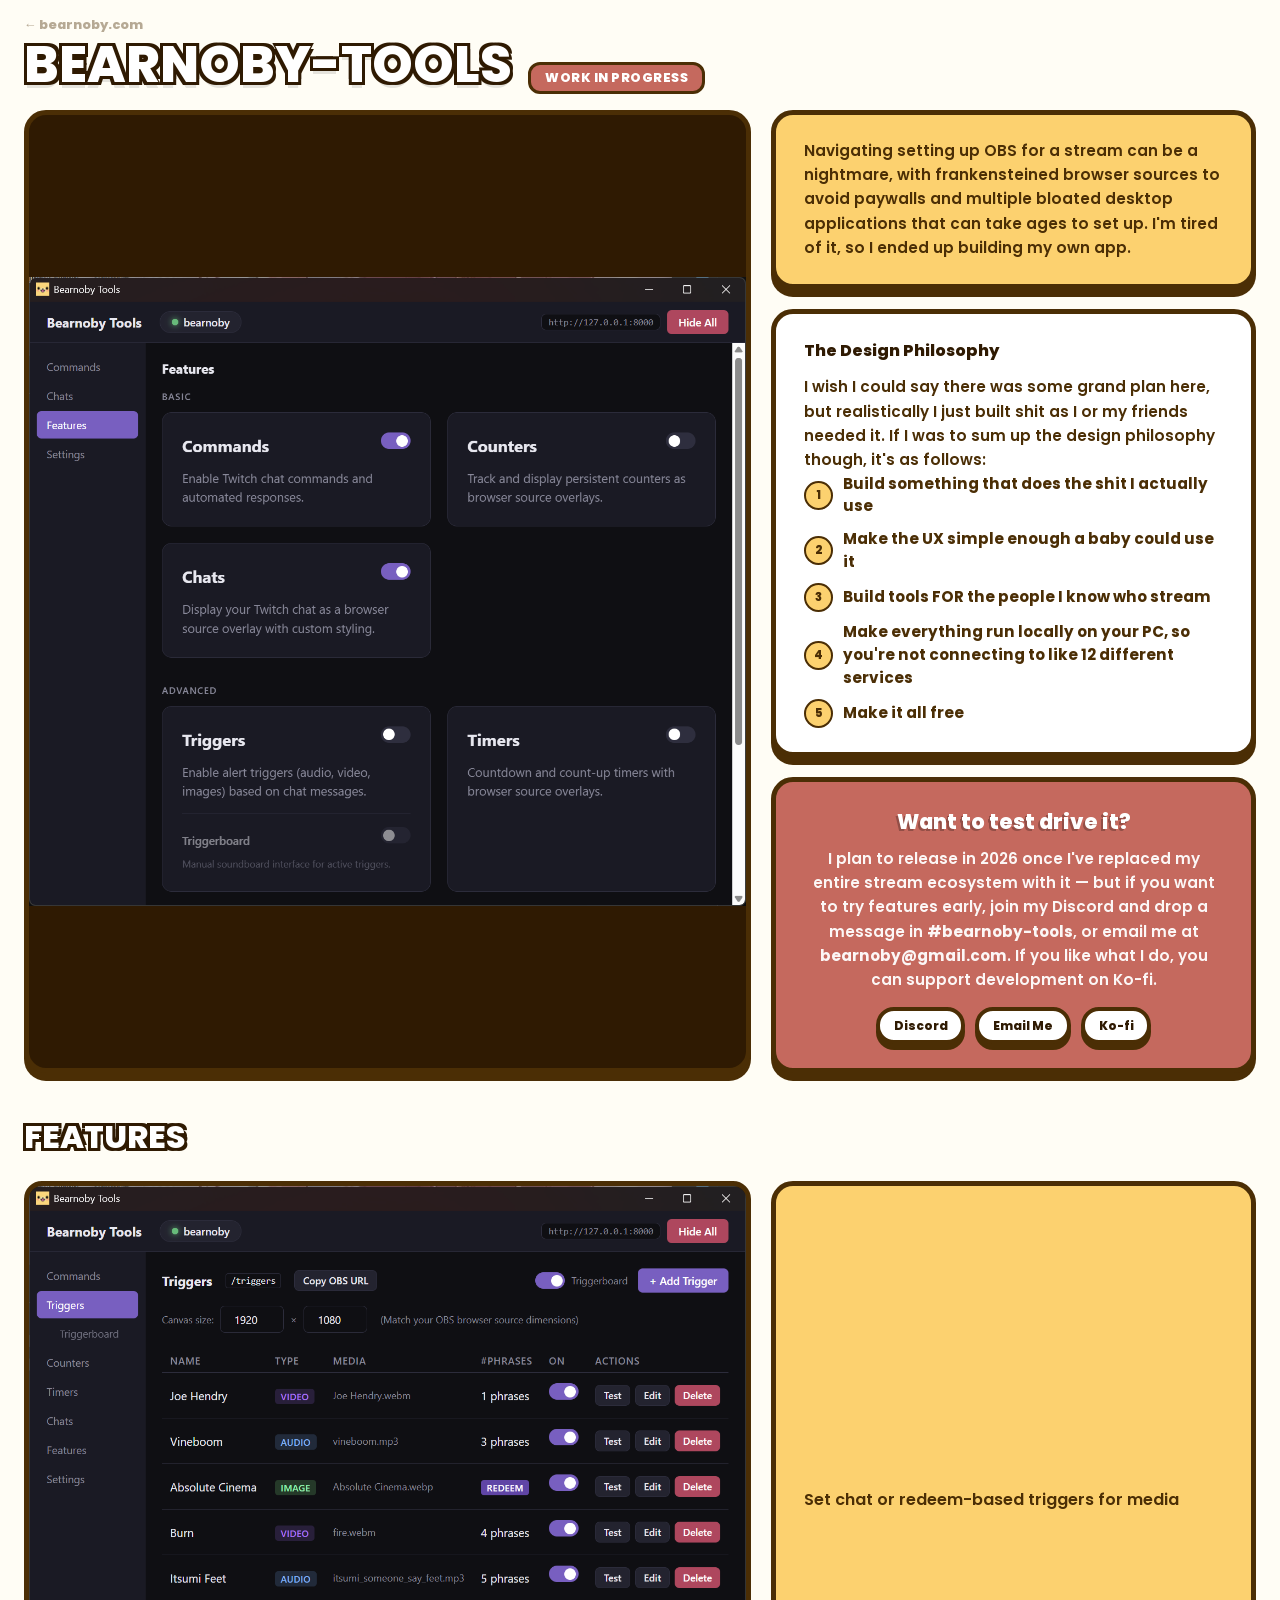
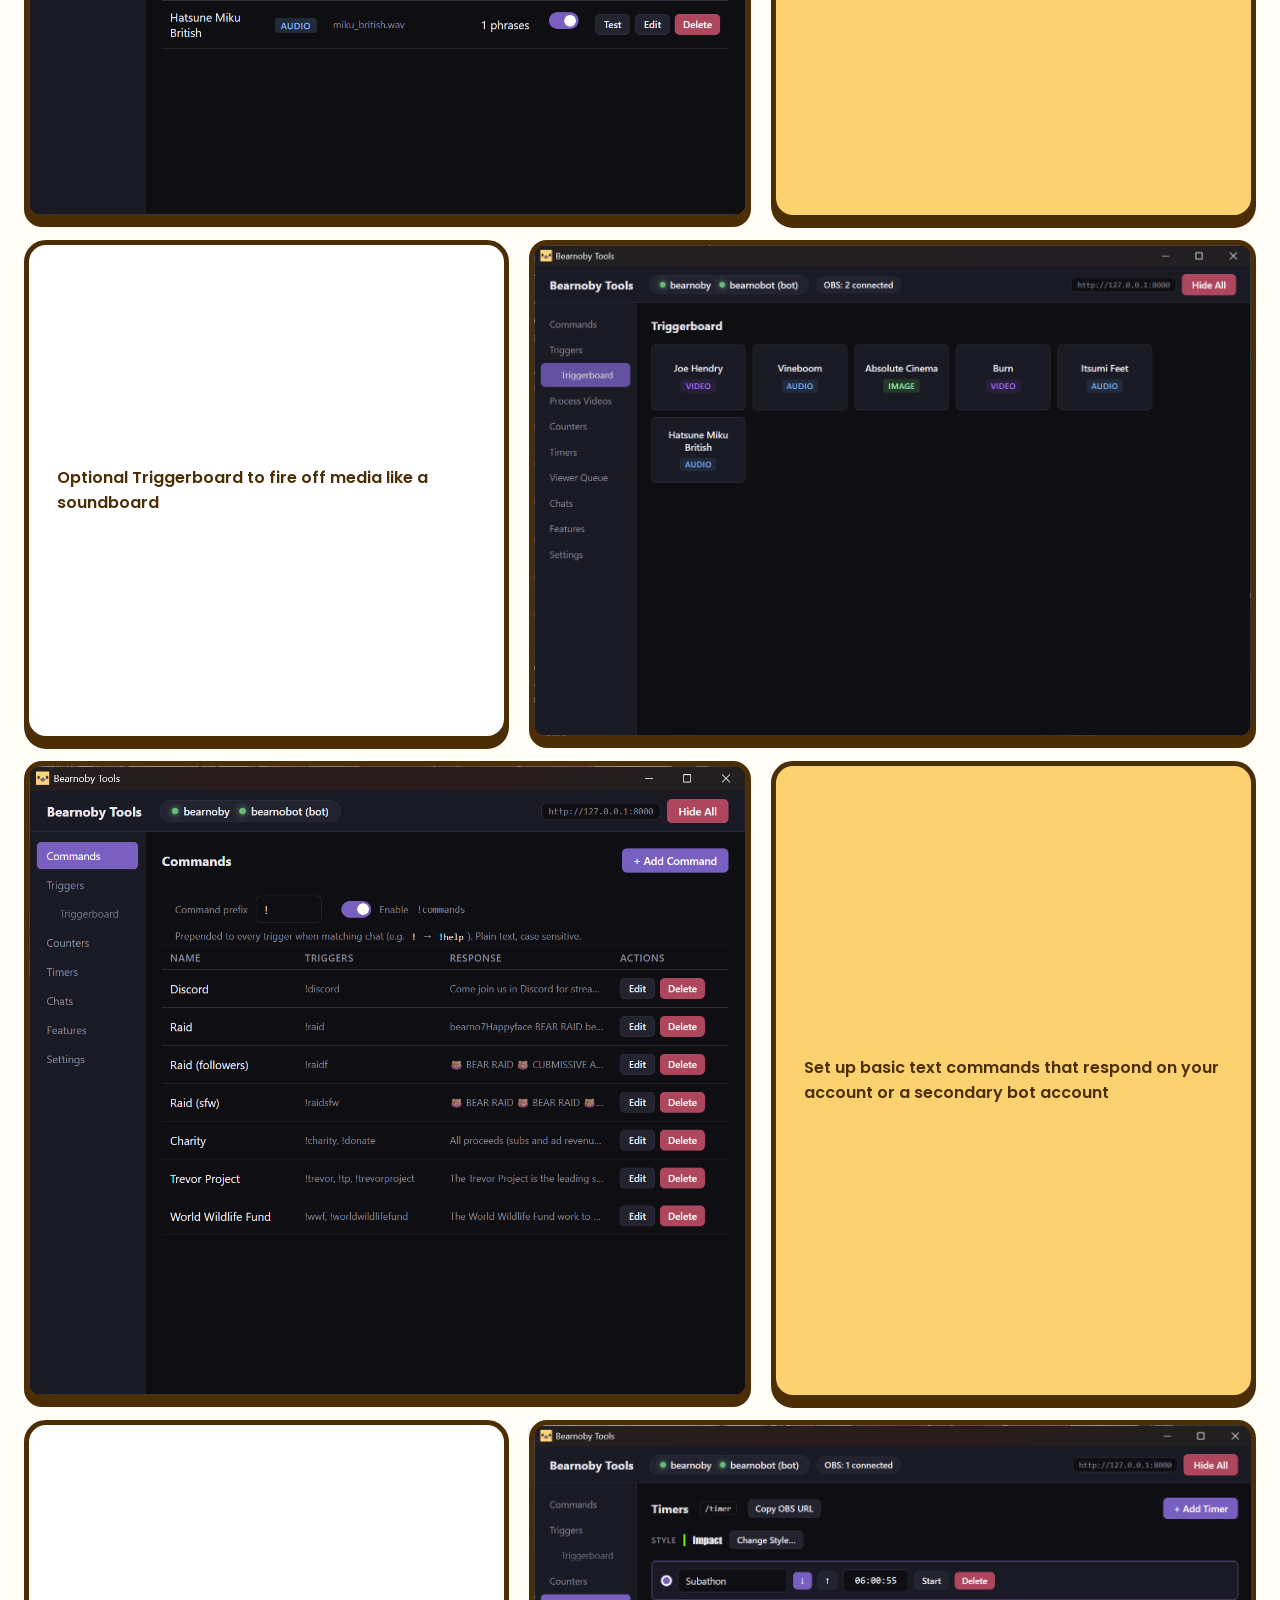
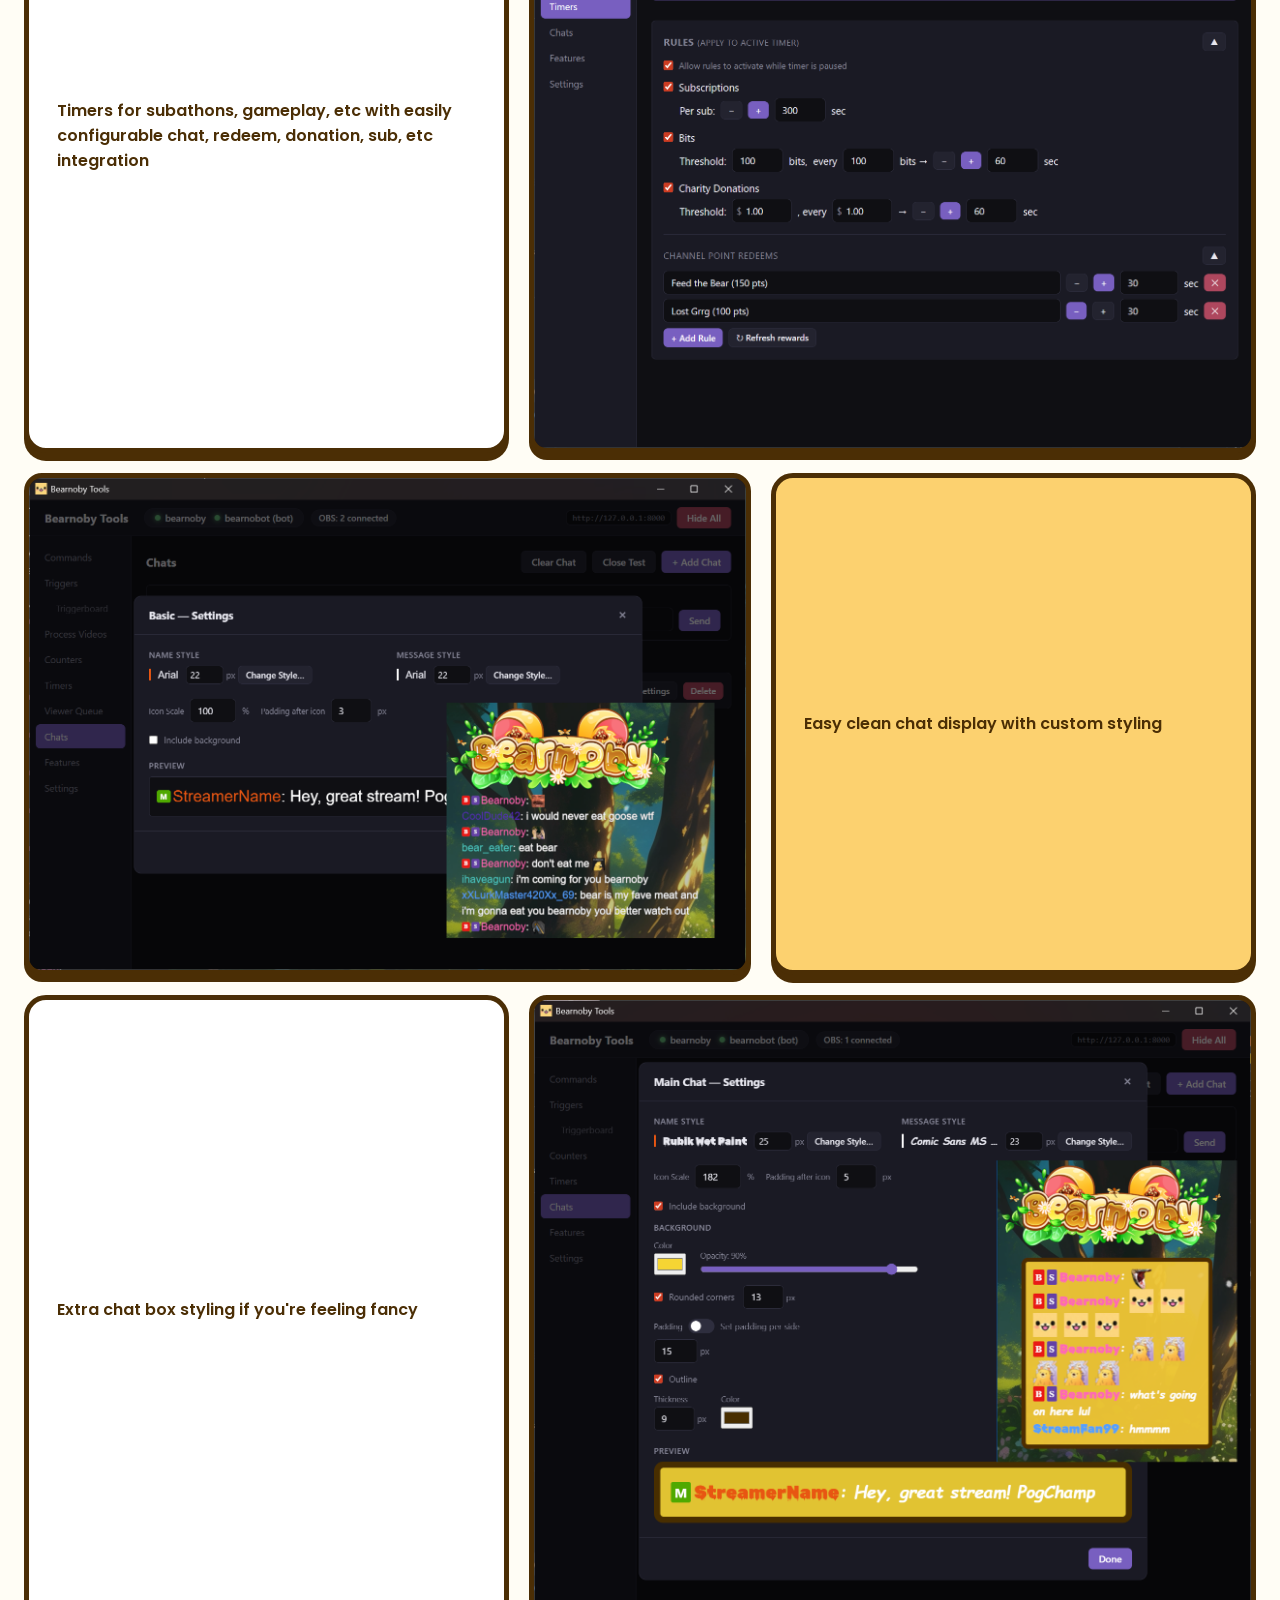
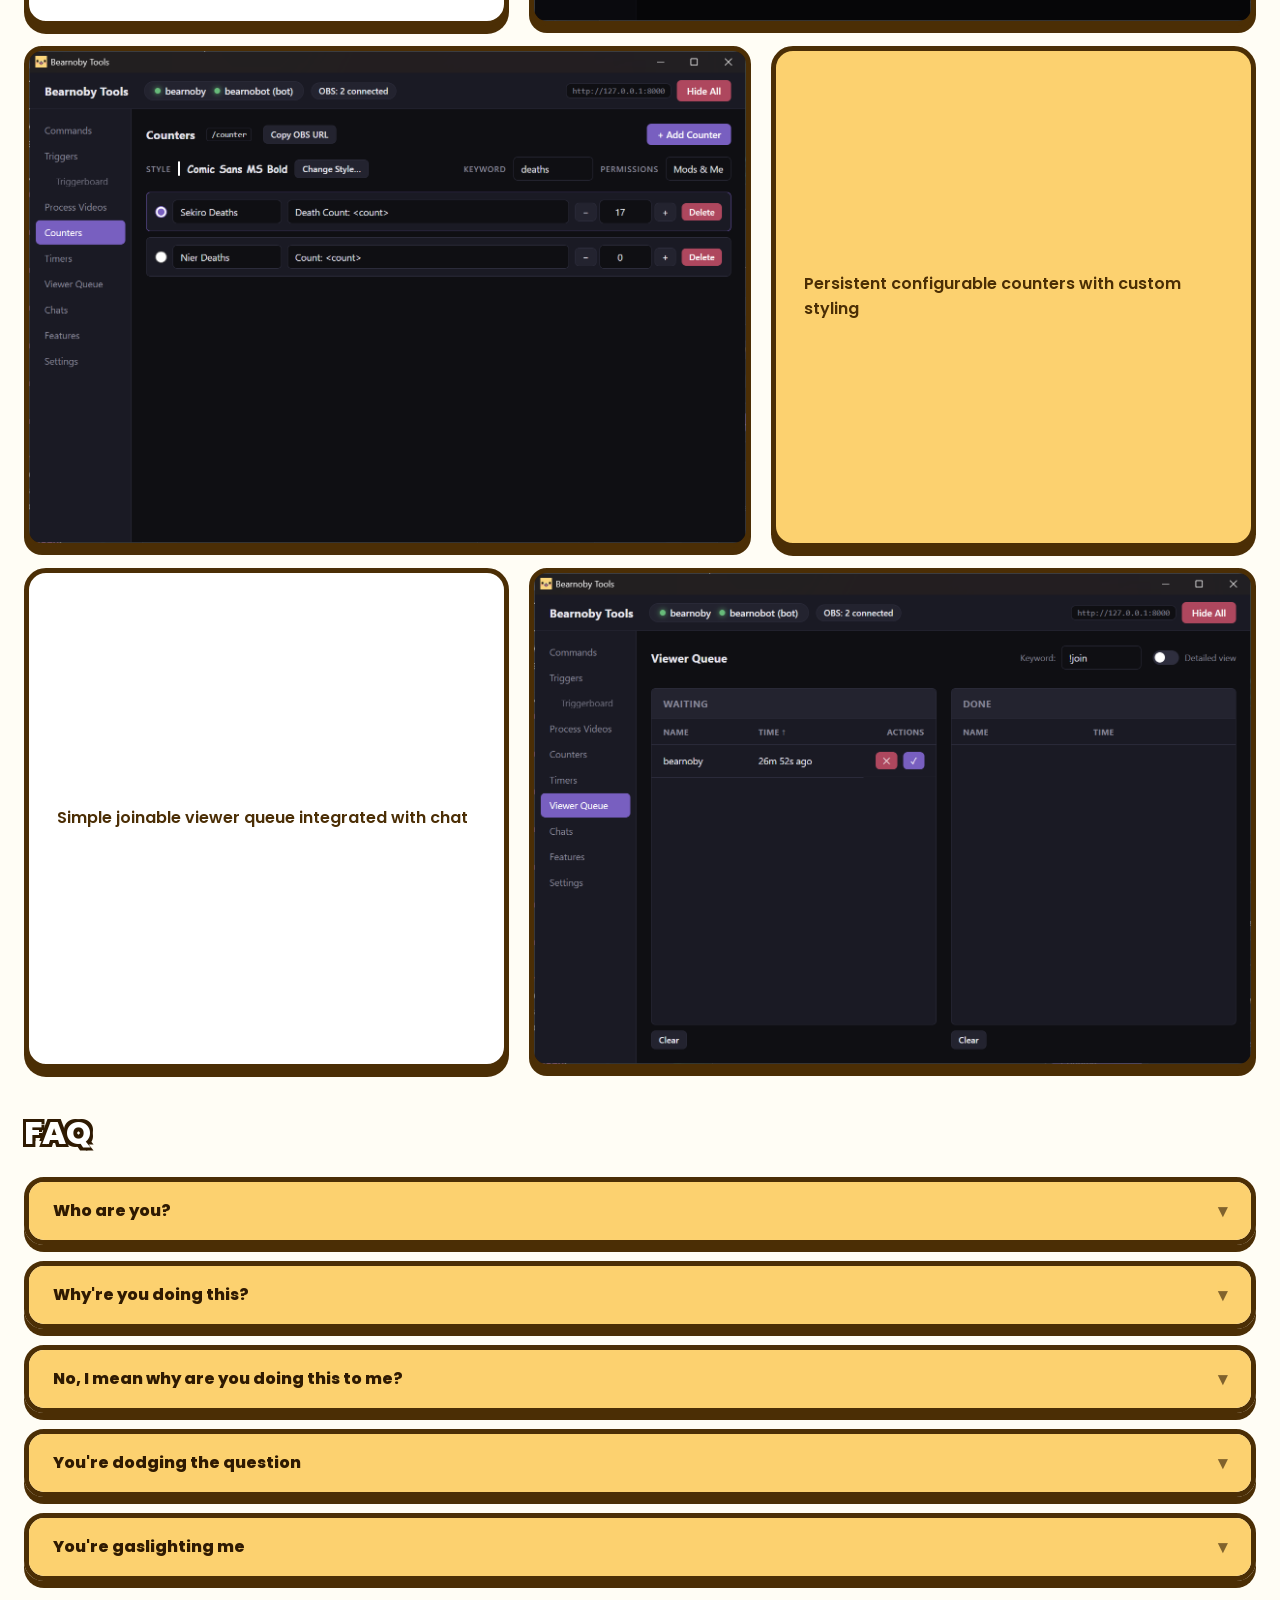
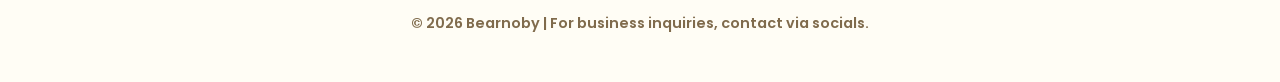
==== bearnoby-tools/index.html @ a76f2461 "Bearnoby-Tools page Page for Bearnoby-Tools" ====
<!DOCTYPE html>
<html lang="en">

<head>
    <meta charset="UTF-8">
    <meta name="viewport" content="width=device-width, initial-scale=1.0">
    <title>Bearnoby-Tools</title>
    <meta name="description" content="Streaming tools are either overcomplicated or expensive. I'm trying to fix that.">

    <meta property="og:type" content="website">
    <meta property="og:url" content="http://bearnoby.com/bearnoby-tools/">
    <meta property="og:title" content="Bearnoby-Tools">
    <meta property="og:description" content="Streaming tools are either overcomplicated or expensive. I'm trying to fix that.">
    <meta property="og:image" content="http://bearnoby.com/static/img/bear_model.png">
    <meta property="twitter:card" content="summary_large_image">
    <meta property="twitter:url" content="http://bearnoby.com/bearnoby-tools/">
    <meta property="twitter:title" content="Bearnoby-Tools">
    <meta property="twitter:description" content="Streaming tools are either overcomplicated or expensive. I'm trying to fix that.">
    <meta property="twitter:image" content="http://bearnoby.com/static/img/bear_model.png">

    <link rel="stylesheet" href="../static/css/style.css">
    <link rel="icon" type="image/png" href="../static/img/bear_model.png">

    <style>
        body {
            justify-content: flex-start;
            align-items: center;
            padding: 1rem 1.5rem;
        }

        .page {
            width: 100%;
            max-width: 1400px;
            margin: 0 auto;
        }

        /* ── Top bar ── */
        .back-link {
            display: block;
            text-decoration: none;
            color: var(--dark-brown);
            font-weight: 800;
            font-size: 0.8rem;
            opacity: 0.4;
            transition: opacity 0.2s;
            margin-bottom: 0.3rem;
        }

        .back-link:hover { opacity: 1; }

        .title-row {
            display: flex;
            align-items: baseline;
            gap: 1rem;
            margin-bottom: 1rem;
            flex-wrap: wrap;
        }

        .page-title {
            font-size: 3.2rem;
            font-weight: 800;
            color: var(--text-white);
            text-shadow:
                -3px -3px 0 var(--deep-brown),
                 3px -3px 0 var(--deep-brown),
                -3px  3px 0 var(--deep-brown),
                 3px  3px 0 var(--deep-brown),
                 0px  6px 0 rgba(0,0,0,0.1);
            line-height: 1;
        }

        /* ── Section titles ── */
        .section-title {
            font-size: 2rem;
            font-weight: 800;
            color: var(--text-white);
            text-shadow:
                -3px -3px 0 var(--deep-brown),
                 3px -3px 0 var(--deep-brown),
                -3px  3px 0 var(--deep-brown),
                 3px  3px 0 var(--deep-brown);
            margin: 2.5rem 0 1.25rem;
        }

        /* ── Hero ── */
        .hero {
            display: grid;
            grid-template-columns: 1.5fr 1fr;
            gap: 1.25rem;
            align-items: stretch;
        }

        @media (max-width: 900px) {
            .hero { grid-template-columns: 1fr; }
        }

        .hero-img-card {
            background: var(--deep-brown);
            border: 5px solid var(--dark-brown);
            border-radius: 22px;
            box-shadow: 0 8px 0 var(--dark-brown);
            overflow: hidden;
        }

        .hero-img-card img {
            width: 100%;
            height: 100%;
            object-fit: contain;
            display: block;
        }

        /* Two boxes split the image height equally */
        .hero-right {
            display: flex;
            flex-direction: column;
            gap: 1.25rem;
        }

        .hero-right .card {
            display: flex;
            flex-direction: column;
            justify-content: center;
            overflow: hidden;
        }

        .hero-right .card:first-child {
            flex: 0 0 auto;
        }

        .hero-right .card:last-child {
            flex: 1;
        }

        /* ── Cards ── */
        .card {
            border: 5px solid var(--dark-brown);
            border-radius: 22px;
            padding: 1.5rem 1.75rem;
            box-shadow: 0 8px 0 var(--dark-brown);
        }

        .card-yellow { background: var(--primary); }
        .card-white  { background: white; }
        .card-red    { background: var(--accent); text-align: center; }

        .card p {
            font-size: 0.95rem;
            font-weight: 600;
            line-height: 1.6;
            margin-bottom: 0.75rem;
        }

        .card p:last-of-type { margin-bottom: 0; }

        .card-yellow p { color: var(--dark-brown); }
        .card-white  p { color: var(--dark-brown); }
        .card-red    p { color: white; opacity: 0.95; }

        .card-white h3 {
            font-size: 1rem;
            font-weight: 800;
            color: var(--deep-brown);
            margin-bottom: 0.75rem;
        }

        .card-white ol {
            padding-left: 0;
            list-style: none;
            counter-reset: steps;
            display: flex;
            flex-direction: column;
            gap: 0.6rem;
        }

        .card-white li {
            counter-increment: steps;
            display: flex;
            align-items: center;
            gap: 0.65rem;
            color: var(--dark-brown);
            font-weight: 700;
            font-size: 0.95rem;
            line-height: 1.5;
        }

        .card-white li::before {
            content: counter(steps);
            flex-shrink: 0;
            width: 1.55rem;
            height: 1.55rem;
            background: var(--primary);
            border: 2.5px solid var(--dark-brown);
            border-radius: 50%;
            font-size: 0.72rem;
            font-weight: 800;
            color: var(--dark-brown);
            line-height: 1.55rem;
            text-align: center;
        }

        .card-red h2 {
            font-size: 1.3rem;
            font-weight: 800;
            color: white;
            text-shadow: -2px 2px 0 rgba(0,0,0,0.25);
            margin-bottom: 0.6rem;
        }

        .cta-buttons {
            display: flex;
            gap: 0.65rem;
            justify-content: center;
            flex-wrap: wrap;
            margin-top: 0.9rem;
        }

        .cta-buttons .btn {
            background: white;
            font-size: 0.75rem;
            padding: 0.35rem 0.85rem;
        }

        /* ── Feature rows ── */
        .features-list {
            display: flex;
            flex-direction: column;
            gap: 1.25rem;
        }

        .feature-row {
            display: grid;
            grid-template-columns: 3fr 2fr;
            gap: 1.25rem;
            align-items: center;
        }

        .feature-row.flip {
            grid-template-columns: 2fr 3fr;
        }

        .feature-row.flip .feature-img { order: 2; }
        .feature-row.flip .feature-text { order: 1; }

        @media (max-width: 750px) {
            .feature-row,
            .feature-row.flip { grid-template-columns: 1fr; }
            .feature-row.flip .feature-img,
            .feature-row.flip .feature-text { order: unset; }
        }

        .feature-img {
            background: var(--deep-brown);
            border: 5px solid var(--dark-brown);
            border-radius: 18px;
            box-shadow: 0 7px 0 var(--dark-brown);
            overflow: hidden;
            line-height: 0;
        }

        .feature-img img {
            width: 100%;
            height: auto;
            display: block;
        }

        .feature-text {
            align-self: stretch;
            display: flex;
            align-items: center;
        }

        .feature-text .card {
            width: 100%;
            height: 100%;
            display: flex;
            align-items: center;
        }

        .feature-text .card p {
            color: var(--dark-brown);
            font-size: 1rem;
            font-weight: 600;
            line-height: 1.55;
            margin: 0;
        }

        /* ── FAQ ── */
        .faq-list {
            display: flex;
            flex-direction: column;
            gap: 1rem;
            margin-bottom: 0;
        }

        details.faq-item {
            border: 5px solid var(--dark-brown);
            border-radius: 20px;
            box-shadow: 0 7px 0 var(--dark-brown);
            overflow: hidden;
            transition: box-shadow 0.15s;
        }

        details.faq-item[open] {
            box-shadow: 0 7px 0 var(--dark-brown);
        }

        details.faq-item summary {
            background: var(--primary);
            padding: 1rem 1.5rem;
            font-family: 'Poppins', sans-serif;
            font-weight: 800;
            font-size: 1rem;
            color: var(--deep-brown);
            cursor: pointer;
            list-style: none;
            display: flex;
            justify-content: space-between;
            align-items: center;
            user-select: none;
            transition: background 0.15s;
        }

        details.faq-item summary::-webkit-details-marker { display: none; }

        details.faq-item summary::after {
            content: '▾';
            font-size: 1.1rem;
            transition: transform 0.2s;
            opacity: 0.6;
        }

        details.faq-item[open] summary::after {
            transform: rotate(180deg);
        }

        details.faq-item summary:hover {
            background: #f5c84a;
        }

        .faq-body {
            background: white;
            padding: 1.1rem 1.5rem;
            border-top: 4px solid var(--dark-brown);
        }

        .faq-body p {
            color: var(--dark-brown);
            font-size: 0.95rem;
            font-weight: 600;
            line-height: 1.65;
            margin-bottom: 0.65rem;
        }

        .faq-body p:last-child { margin-bottom: 0; }

        .faq-body a {
            color: var(--accent);
            font-weight: 800;
            text-decoration: none;
        }

        .faq-body a:hover { text-decoration: underline; }
    </style>
</head>

<body>
    <div class="page">

        <!-- Top bar -->
        <a href="/" class="back-link">&#8592; bearnoby.com</a>
        <div class="title-row">
            <h1 class="page-title">BEARNOBY-TOOLS</h1>
            <span class="badge">WORK IN PROGRESS</span>
        </div>

        <!-- Hero: image left, 3 text boxes right -->
        <div class="hero">
            <div class="hero-img-card">
                <img src="img/1-features.png" alt="Bearnoby-Tools feature overview">
            </div>

            <div class="hero-right">
                <div class="card card-yellow">
                    <p>Navigating setting up OBS for a stream can be a nightmare, with frankensteined browser sources to avoid paywalls and multiple bloated desktop applications that can take ages to set up. I'm tired of it, so I ended up building my own app.</p>
                </div>

                <div class="card card-white">
                    <h3>The Design Philosophy</h3>
                    <p>I wish I could say there was some grand plan here, but realistically I just built shit as I or my friends needed it. If I was to sum up the design philosophy though, it's as follows:</p>
                    <ol>
                        <li>Build something that does the shit I actually use</li>
                        <li>Make the UX simple enough a baby could use it</li>
                        <li>Build tools FOR the people I know who stream</li>
                        <li>Make everything run locally on your PC, so you're not connecting to like 12 different services</li>
                        <li>Make it all free</li>
                    </ol>
                </div>

                <div class="card card-red">
                    <h2>Want to test drive it?</h2>
                    <p>I plan to release in 2026 once I've replaced my entire stream ecosystem with it &mdash; but if you want to try features early, join my Discord and drop a message in <strong>#bearnoby-tools</strong>, or email me at <strong>bearnoby@gmail.com</strong>. If you like what I do, you can support development on Ko-fi.</p>
                    <div class="cta-buttons">
                        <a href="https://discord.gg/bNMjbB7C8e" class="btn">Discord</a>
                        <a href="mailto:bearnoby@gmail.com" class="btn">Email Me</a>
                        <a href="https://ko-fi.com/bearnoby" class="btn">Ko-fi</a>
                    </div>
                </div>
            </div>
        </div>

        <!-- Feature screenshots -->
        <h2 class="section-title">FEATURES</h2>

        <div class="features-list">

            <div class="feature-row">
                <div class="feature-img"><img src="img/2-triggers.png" alt="Media triggers"></div>
                <div class="feature-text"><div class="card card-yellow"><p>Set chat or redeem-based triggers for media</p></div></div>
            </div>

            <div class="feature-row flip">
                <div class="feature-img"><img src="img/2a-triggerboard.png" alt="Triggerboard"></div>
                <div class="feature-text"><div class="card card-white"><p>Optional Triggerboard to fire off media like a soundboard</p></div></div>
            </div>

            <div class="feature-row">
                <div class="feature-img"><img src="img/3-commands.png" alt="Text commands"></div>
                <div class="feature-text"><div class="card card-yellow"><p>Set up basic text commands that respond on your account or a secondary bot account</p></div></div>
            </div>

            <div class="feature-row flip">
                <div class="feature-img"><img src="img/4-timers.png" alt="Timers"></div>
                <div class="feature-text"><div class="card card-white"><p>Timers for subathons, gameplay, etc with easily configurable chat, redeem, donation, sub, etc integration</p></div></div>
            </div>

            <div class="feature-row">
                <div class="feature-img"><img src="img/5-chatboxes-simple.png" alt="Simple chat display"></div>
                <div class="feature-text"><div class="card card-yellow"><p>Easy clean chat display with custom styling</p></div></div>
            </div>

            <div class="feature-row flip">
                <div class="feature-img"><img src="img/6-chatboxes-complex.png" alt="Advanced chat styling"></div>
                <div class="feature-text"><div class="card card-white"><p>Extra chat box styling if you're feeling fancy</p></div></div>
            </div>

            <div class="feature-row">
                <div class="feature-img"><img src="img/7-counters.png" alt="Counters"></div>
                <div class="feature-text"><div class="card card-yellow"><p>Persistent configurable counters with custom styling</p></div></div>
            </div>

            <div class="feature-row flip">
                <div class="feature-img"><img src="img/8-viewer-queue.png" alt="Viewer queue"></div>
                <div class="feature-text"><div class="card card-white"><p>Simple joinable viewer queue integrated with chat</p></div></div>
            </div>

        </div>

        <!-- FAQ -->
        <h2 class="section-title">FAQ</h2>

        <div class="faq-list">

            <details class="faq-item">
                <summary>Who are you?</summary>
                <div class="faq-body">
                    <p>I'm that fuck-ass bear at <a href="http://twitch.tv/bearnoby" target="_blank">twitch.tv/bearnoby</a></p>
                </div>
            </details>

            <details class="faq-item">
                <summary>Why're you doing this?</summary>
                <div class="faq-body">
                    <p>Recently, when overhauling my stream, I realized how much of a pain in the ass the whole process is. I was relying on like, six or seven different tools and services just to keep things running.</p>
                    <p>I had one site for redeems, another platform for alerts, two for different chat boxes, complex third-party software for command integration, and another service for shout-outs and break screens.</p>
                    <p>It's just a mess &mdash; my setup isn't even that complicated and a lot of these features are standard for practically every streamer. Half the reason it ends up like this is because platforms love to paywall basic tools behind monthly subscriptions, forcing you to frankenstein together free tiers from six different sites just to get a functional stream running.</p>
                    <p>On top of the bloat, trying to set up a simple easter egg like playing a specific sound or video when someone says a certain trigger phrase in chat was ridiculously complicated. I even ran into a situation where a super basic feature I wanted was actively paywalled and there was no other available alternative, which was absurd to me because it's like the easiest thing in the world to implement.</p>
                    <p>I got sick of it and have the expertise to build this shit myself so I did.</p>
                </div>
            </details>

            <details class="faq-item">
                <summary>No, I mean why are you doing this to me?</summary>
                <div class="faq-body">
                    <p>What, making you set up OBS again? Trust me it'll probably be worth it, I'm a trustworthy bear.</p>
                </div>
            </details>

            <details class="faq-item">
                <summary>You're dodging the question</summary>
                <div class="faq-body">
                    <p>No I'm not. I have no idea what you're talking about, you must be crazy.</p>
                </div>
            </details>

            <details class="faq-item">
                <summary>You're gaslighting me</summary>
                <div class="faq-body">
                    <p>Gaslighting isn't a real word, you made that up.</p>
                </div>
            </details>

        </div>


    </div>

    <footer>
        <p>&copy; 2026 Bearnoby | For business inquiries, contact via socials.</p>
    </footer>
</body>

</html>
---- static/css/style.css ----
@import url('https://fonts.googleapis.com/css2?family=Poppins:wght@400;600;800&display=swap');

:root {
    --bg-page: #fffdf5;
    --primary: #FCD16F;
    --accent: #C5695E;
    --dark-brown: #4b2e05;
    --deep-brown: #2f1a02;
    --text-white: #ffffff;
}

* {
    margin: 0;
    padding: 0;
    box-sizing: border-box;
}

body {
    background-color: var(--bg-page);
    color: var(--deep-brown);
    font-family: 'Poppins', sans-serif;
    min-height: 100vh;
    display: flex;
    flex-direction: column; /* Changed to column to allow footer at bottom */
    justify-content: center;
    align-items: center;
    padding: 2rem;
    position: relative;
}

/* Scaled Up Centered Container */
.carrd-card {
    max-width: 1100px;
    width: 100%;
    display: grid;
    grid-template-columns: 1fr 1.2fr;
    gap: 5rem;
    align-items: stretch;
    padding: 3rem;
    margin: auto; /* Push away from footer */
}

@media (max-width: 968px) {
    .carrd-card {
        grid-template-columns: 1fr;
        gap: 3rem;
        text-align: center;
        padding: 2rem;
    }
}

/* Left Side: Profile & Bio */
.profile-side {
    display: flex;
    flex-direction: column;
    justify-content: center;
    align-items: center;
}

.name-header {
    font-size: 3.8rem;
    font-weight: 800;
    color: var(--text-white);
    text-shadow: 
        -4px -4px 0 var(--deep-brown),
         4px -4px 0 var(--deep-brown),
        -4px  4px 0 var(--deep-brown),
         4px  4px 0 var(--deep-brown),
         0px  8px 0px rgba(0,0,0,0.1);
    margin-bottom: 1.5rem;
    text-align: center;
    line-height: 0.9;
}

.bear-image {
    width: 100%;
    max-width: 450px;
    height: auto;
    filter: drop-shadow(0 15px 25px rgba(0,0,0,0.08));
    margin-bottom: 2rem;
    transition: transform 0.3s ease;
}

.bear-image:hover {
    transform: translateY(-5px) scale(1.02);
}

.bio {
    font-size: 1.2rem;
    line-height: 1.6;
    color: var(--dark-brown);
    font-weight: 600;
    text-align: center;
    max-width: 420px;
}

/* Right Side: Content */
.content-side {
    display: flex;
    flex-direction: column;
    justify-content: center;
    gap: 2rem;
}

/* Bubble Cards */
.card {
    background: var(--primary);
    border: 5px solid var(--dark-brown);
    border-radius: 24px;
    padding: 1.75rem;
    box-shadow: 0 8px 0 var(--dark-brown);
    transition: all 0.2s ease;
    text-decoration: none;
    display: block;
}

.card:hover {
    transform: translateY(-4px);
    box-shadow: 0 12px 0 var(--dark-brown);
}

.card h3 {
    color: var(--deep-brown);
    font-size: 1.6rem;
    margin-bottom: 0.4rem;
}

.card p {
    color: var(--dark-brown);
    font-size: 1rem;
    font-weight: 600;
}

.badge {
    display: inline-block;
    background: var(--accent);
    color: white;
    font-size: 0.8rem;
    padding: 4px 14px;
    border-radius: 12px;
    border: 3px solid var(--dark-brown);
    margin-top: 0.75rem;
    font-weight: 800;
    letter-spacing: 0.5px;
}

/* Links Grid (2x2) */
.links-grid {
    display: grid;
    grid-template-columns: 1fr 1fr;
    gap: 1.25rem;
}

.btn {
    background: white;
    border: 4px solid var(--dark-brown);
    padding: 1rem;
    border-radius: 18px;
    color: var(--deep-brown);
    font-weight: 800;
    text-decoration: none;
    font-size: 1.1rem;
    box-shadow: 0 6px 0 var(--dark-brown);
    transition: all 0.2s ease;
    text-align: center;
}

.btn:hover {
    transform: translateY(-4px);
    box-shadow: 0 10px 0 var(--dark-brown);
}

.btn:active {
    transform: translateY(6px);
    box-shadow: none;
}

/* Footer (Page Bottom) */
footer {
    width: 100%;
    text-align: center;
    padding: 2rem 0;
    font-size: 0.9rem;
    color: var(--dark-brown);
    opacity: 0.7;
    font-weight: 600;
    margin-top: auto;
}
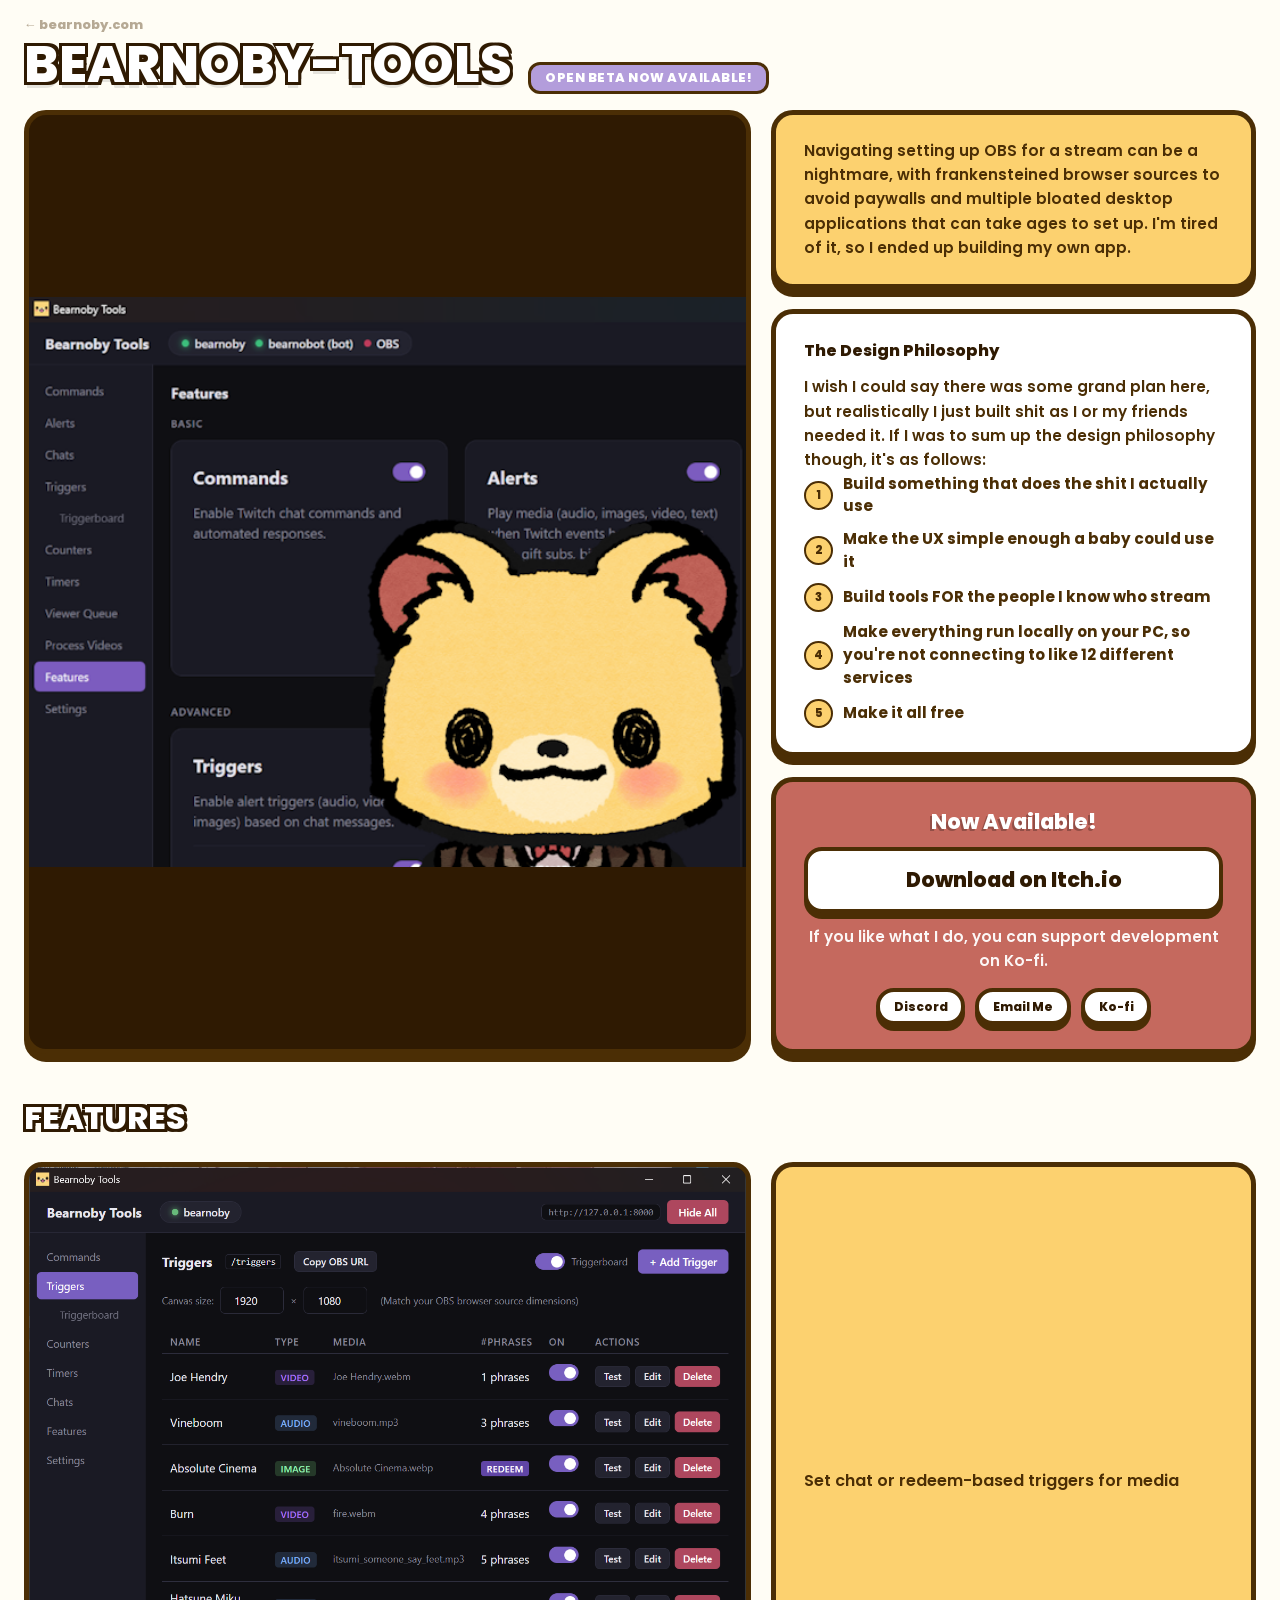
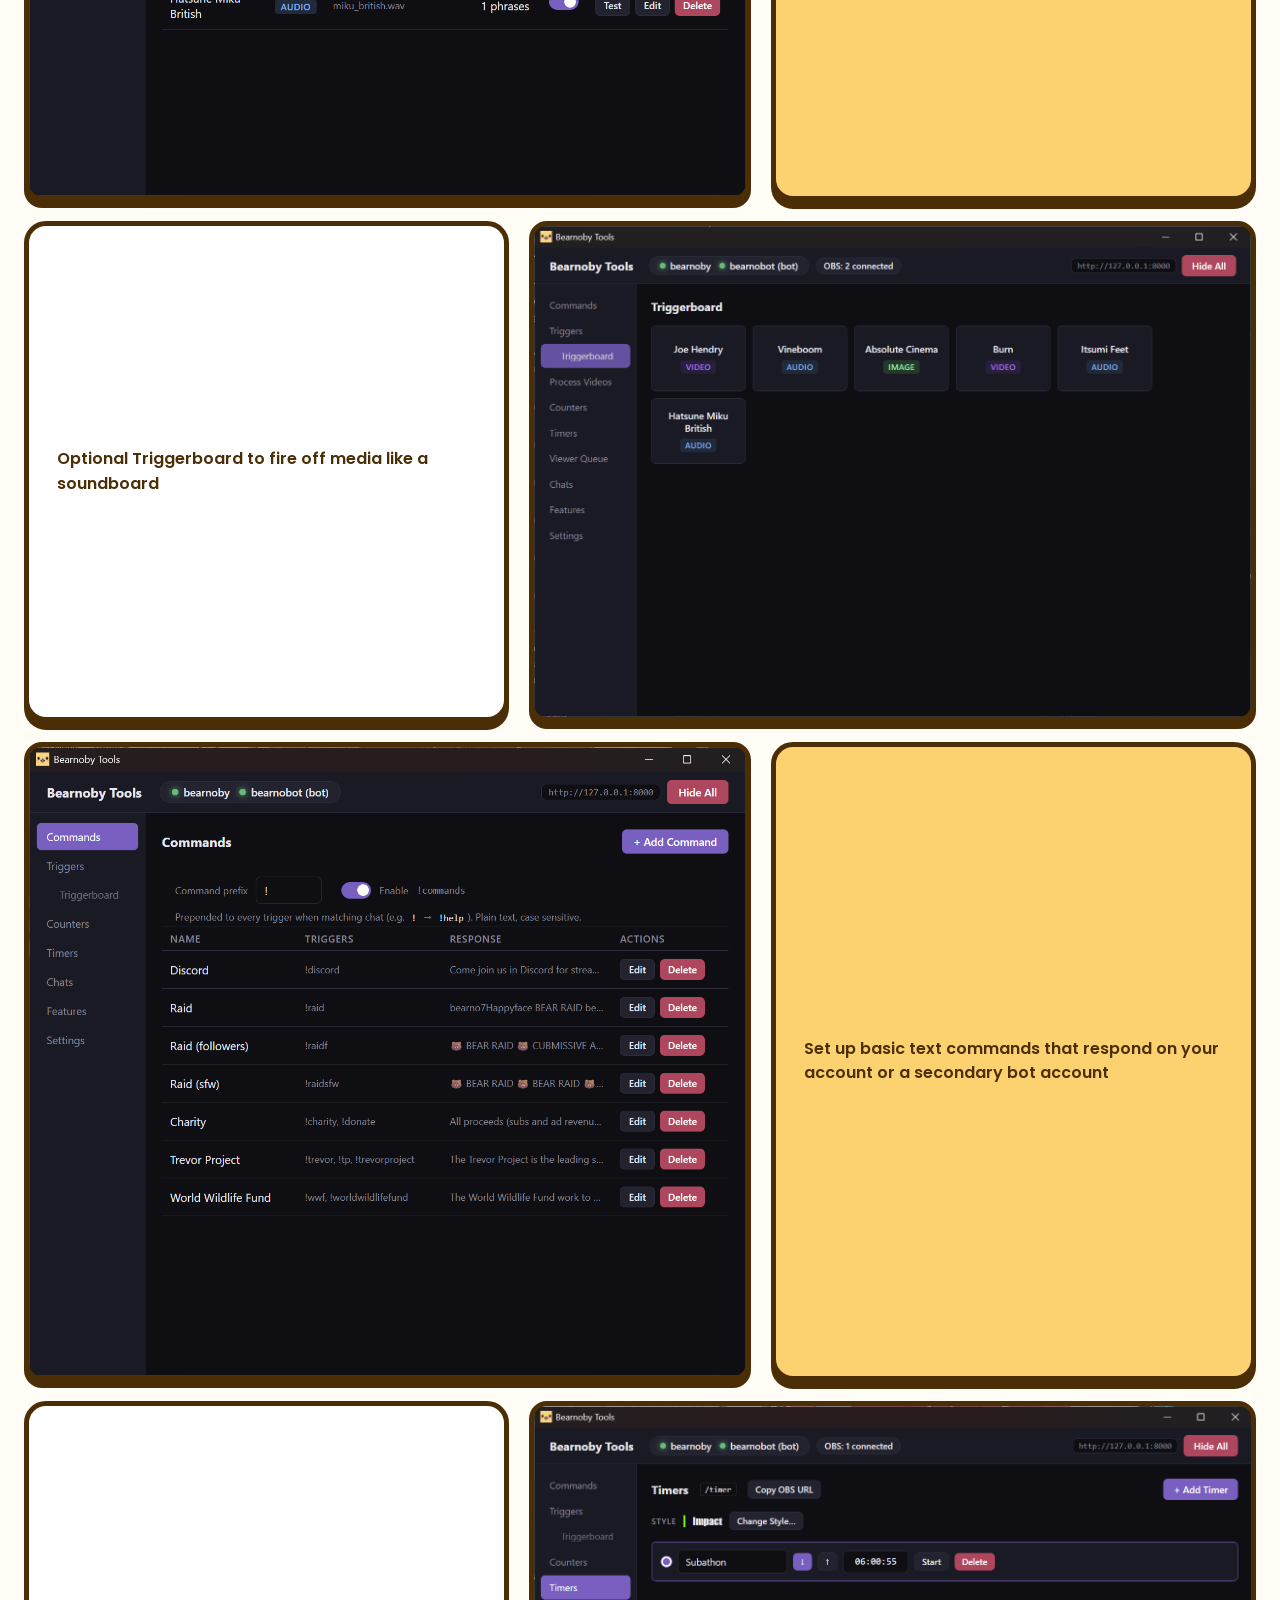
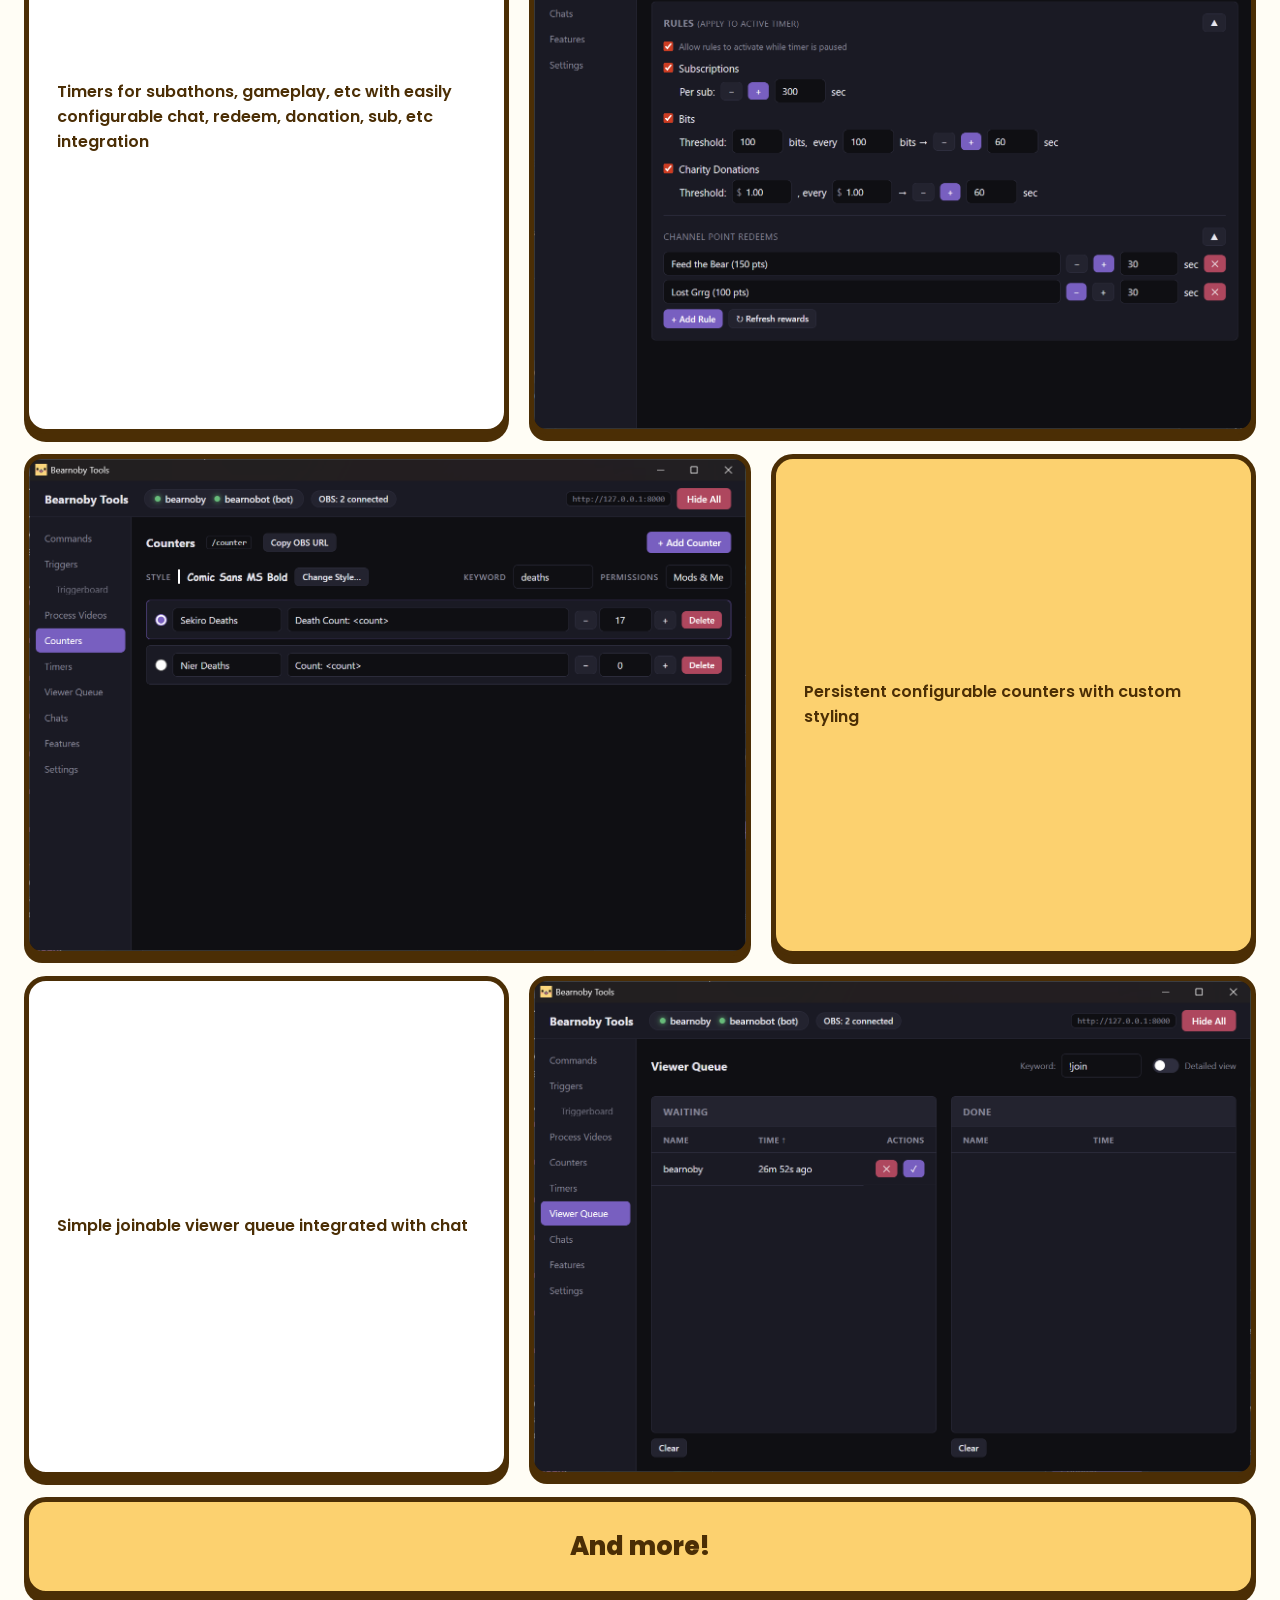
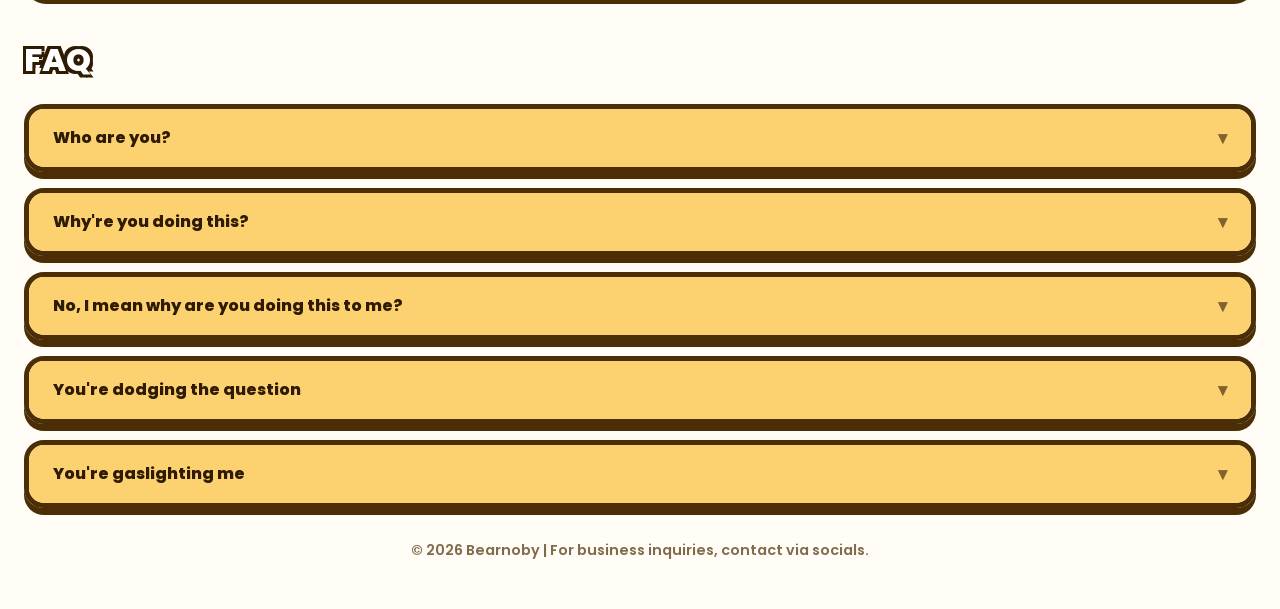
==== commit 30bba06d: "Release bearnoby-tools open beta Update bearnoby-tools status from work-in-progress to open beta. Ad" ====
--- a/bearnoby-tools/index.html
+++ b/bearnoby-tools/index.html
@@ -206,6 +206,15 @@
             margin-bottom: 0.6rem;
         }
 
+        .btn-download {
+            display: block;
+            width: 100%;
+            background: white;
+            font-size: 1.3rem;
+            padding: 0.85rem;
+            margin-bottom: 0.75rem;
+        }
+
         .cta-buttons {
             display: flex;
             gap: 0.65rem;
@@ -246,6 +255,16 @@
             .feature-row.flip { grid-template-columns: 1fr; }
             .feature-row.flip .feature-img,
             .feature-row.flip .feature-text { order: unset; }
+        }
+
+        .feature-more {
+            text-align: center;
+        }
+
+        .feature-more p {
+            font-size: 1.6rem;
+            font-weight: 800;
+            margin-bottom: 0;
         }
 
         .feature-img {
@@ -370,13 +389,13 @@
         <a href="/" class="back-link">&#8592; bearnoby.com</a>
         <div class="title-row">
             <h1 class="page-title">BEARNOBY-TOOLS</h1>
-            <span class="badge">WORK IN PROGRESS</span>
+            <span class="badge">OPEN BETA NOW AVAILABLE!</span>
         </div>
 
         <!-- Hero: image left, 3 text boxes right -->
         <div class="hero">
             <div class="hero-img-card">
-                <img src="img/1-features.png" alt="Bearnoby-Tools feature overview">
+                <img src="img/bearnoby-tools.png" alt="Bearnoby-Tools feature overview">
             </div>
 
             <div class="hero-right">
@@ -397,8 +416,9 @@
                 </div>
 
                 <div class="card card-red">
-                    <h2>Want to test drive it?</h2>
-                    <p>I plan to release in 2026 once I've replaced my entire stream ecosystem with it &mdash; but if you want to try features early, join my Discord and drop a message in <strong>#bearnoby-tools</strong>, or email me at <strong>bearnoby@gmail.com</strong>. If you like what I do, you can support development on Ko-fi.</p>
+                    <h2>Now Available!</h2>
+                    <a href="https://bearnoby.itch.io/bearnoby-tools" class="btn btn-download">Download on Itch.io</a>
+                    <p>If you like what I do, you can support development on Ko-fi.</p>
                     <div class="cta-buttons">
                         <a href="https://discord.gg/bNMjbB7C8e" class="btn">Discord</a>
                         <a href="mailto:bearnoby@gmail.com" class="btn">Email Me</a>
@@ -434,16 +454,6 @@
             </div>
 
             <div class="feature-row">
-                <div class="feature-img"><img src="img/5-chatboxes-simple.png" alt="Simple chat display"></div>
-                <div class="feature-text"><div class="card card-yellow"><p>Easy clean chat display with custom styling</p></div></div>
-            </div>
-
-            <div class="feature-row flip">
-                <div class="feature-img"><img src="img/6-chatboxes-complex.png" alt="Advanced chat styling"></div>
-                <div class="feature-text"><div class="card card-white"><p>Extra chat box styling if you're feeling fancy</p></div></div>
-            </div>
-
-            <div class="feature-row">
                 <div class="feature-img"><img src="img/7-counters.png" alt="Counters"></div>
                 <div class="feature-text"><div class="card card-yellow"><p>Persistent configurable counters with custom styling</p></div></div>
             </div>
@@ -451,6 +461,10 @@
             <div class="feature-row flip">
                 <div class="feature-img"><img src="img/8-viewer-queue.png" alt="Viewer queue"></div>
                 <div class="feature-text"><div class="card card-white"><p>Simple joinable viewer queue integrated with chat</p></div></div>
+            </div>
+
+            <div class="card card-yellow feature-more">
+                <p>And more!</p>
             </div>
 
         </div>
--- a/static/css/style.css
+++ b/static/css/style.css
@@ -4,6 +4,7 @@
     --bg-page: #fffdf5;
     --primary: #FCD16F;
     --accent: #C5695E;
+    --lavender: #B39DDB;
     --dark-brown: #4b2e05;
     --deep-brown: #2f1a02;
     --text-white: #ffffff;
@@ -133,7 +134,7 @@
 
 .badge {
     display: inline-block;
-    background: var(--accent);
+    background: var(--lavender);
     color: white;
     font-size: 0.8rem;
     padding: 4px 14px;
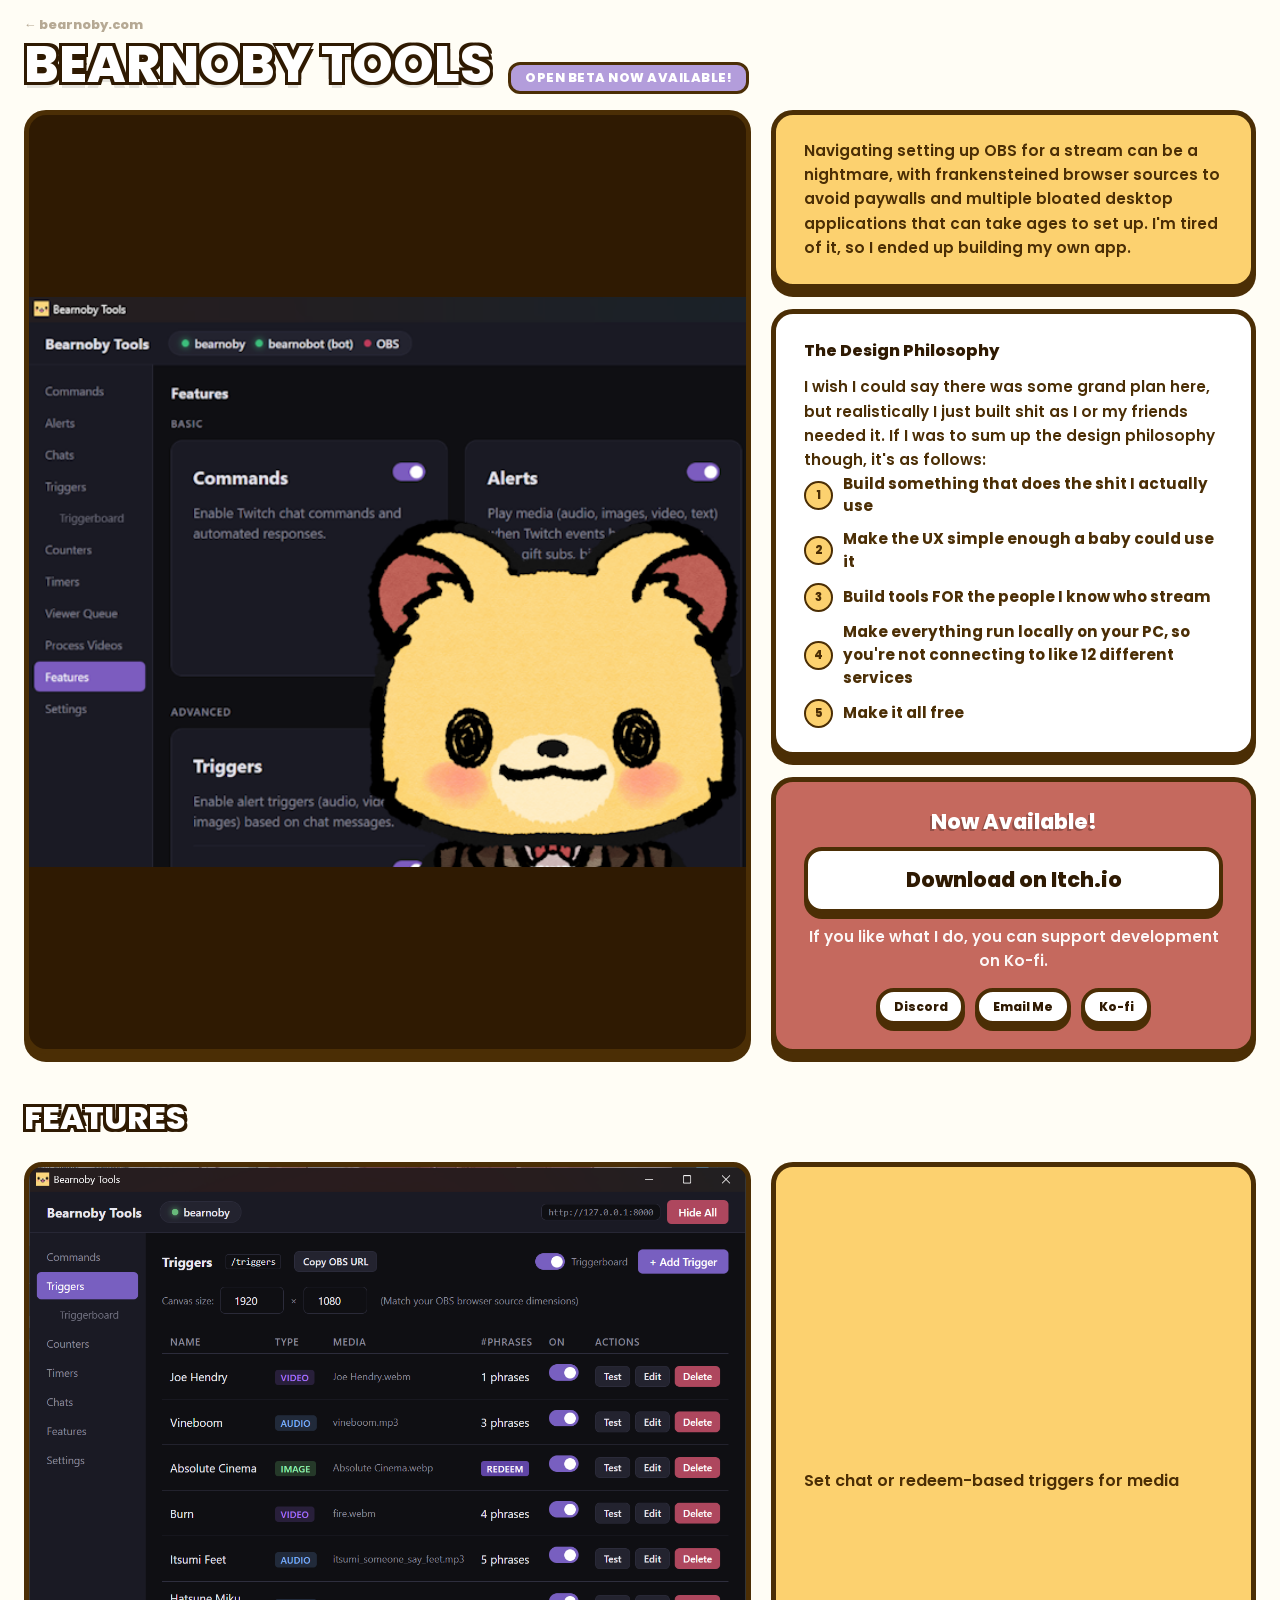
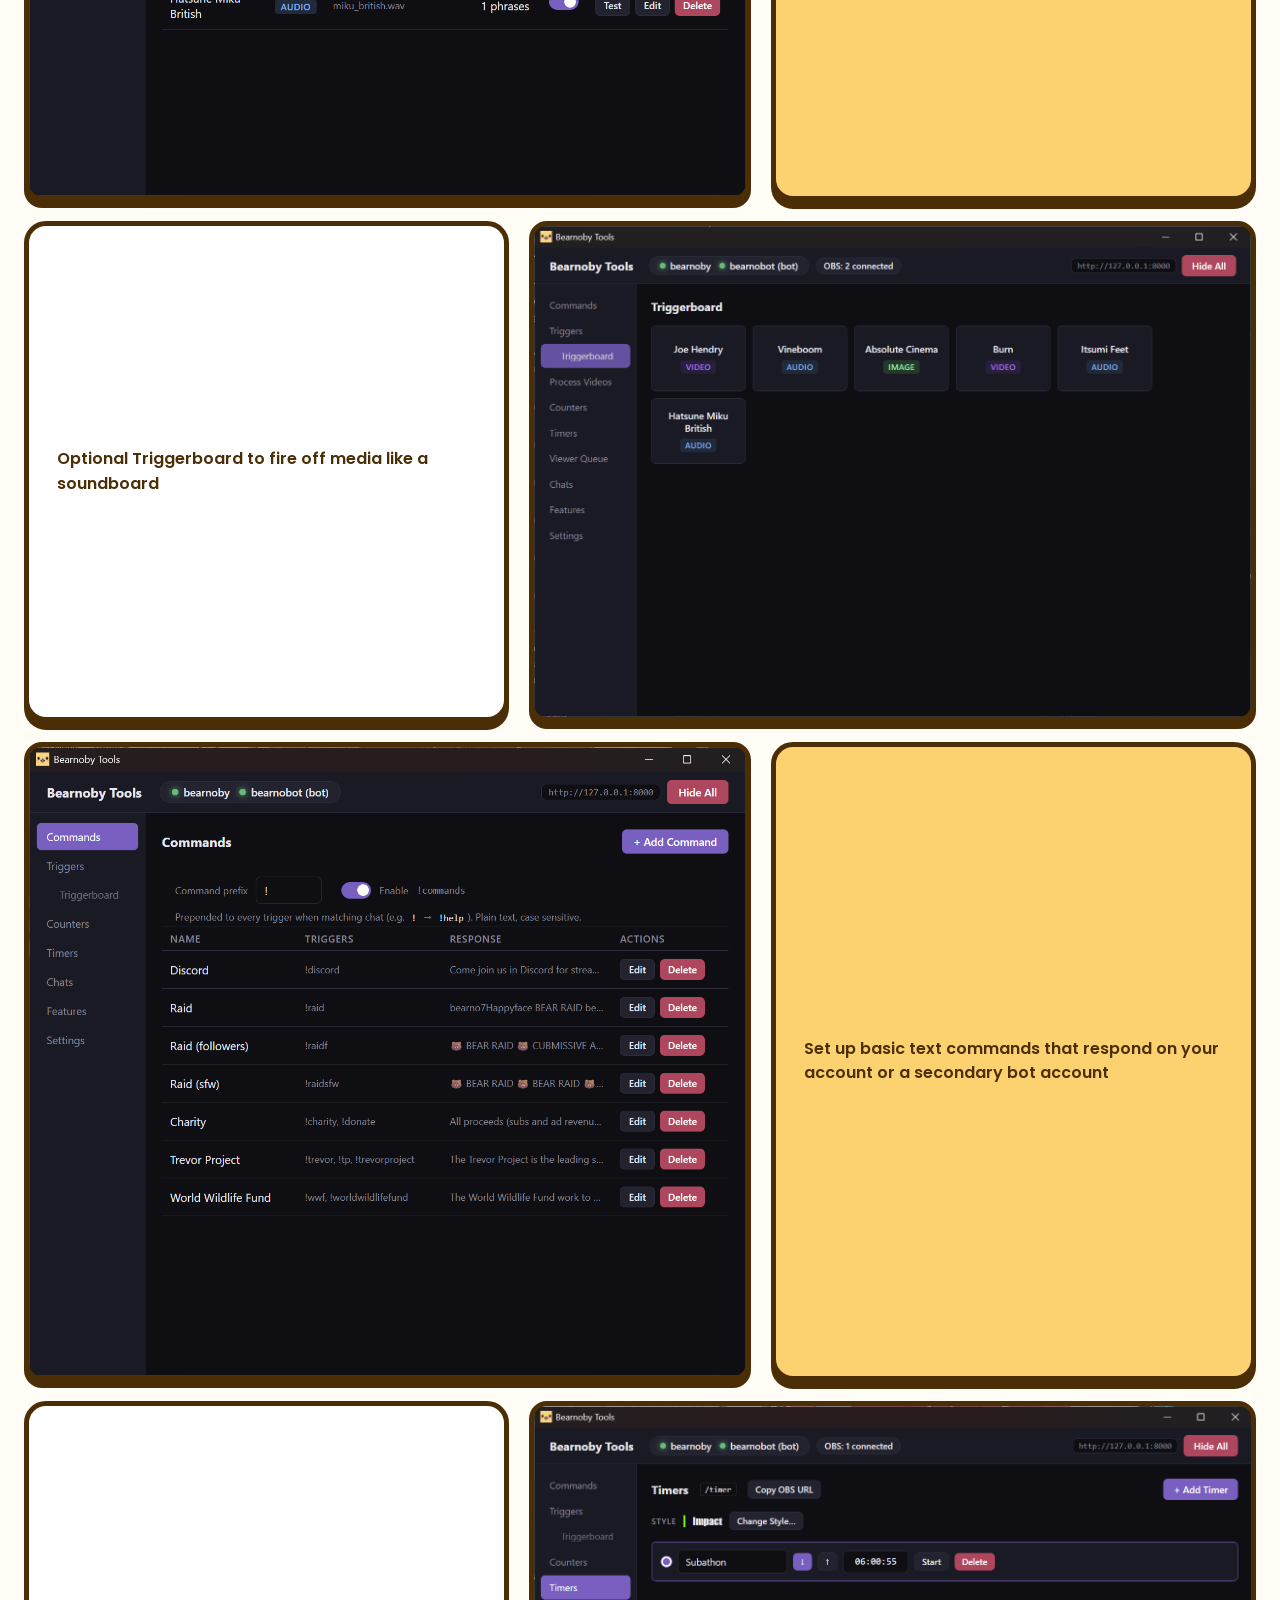
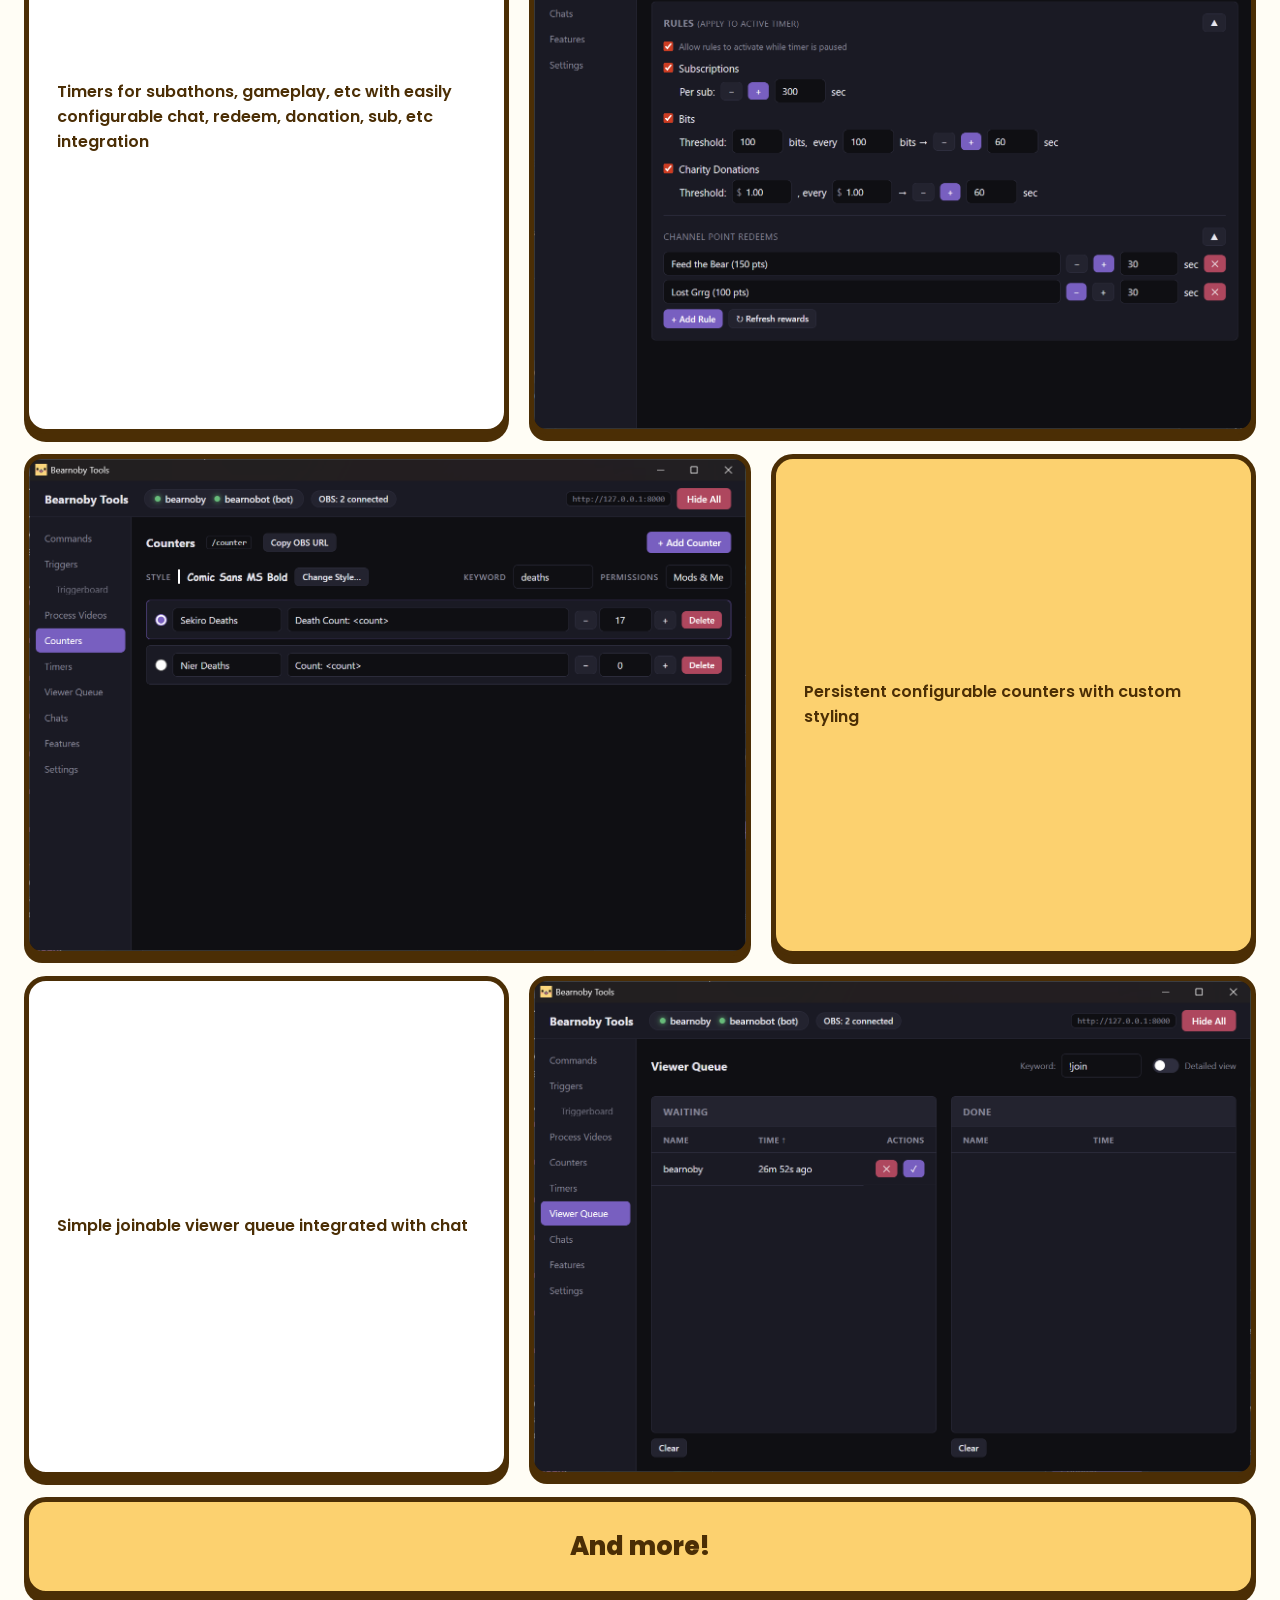
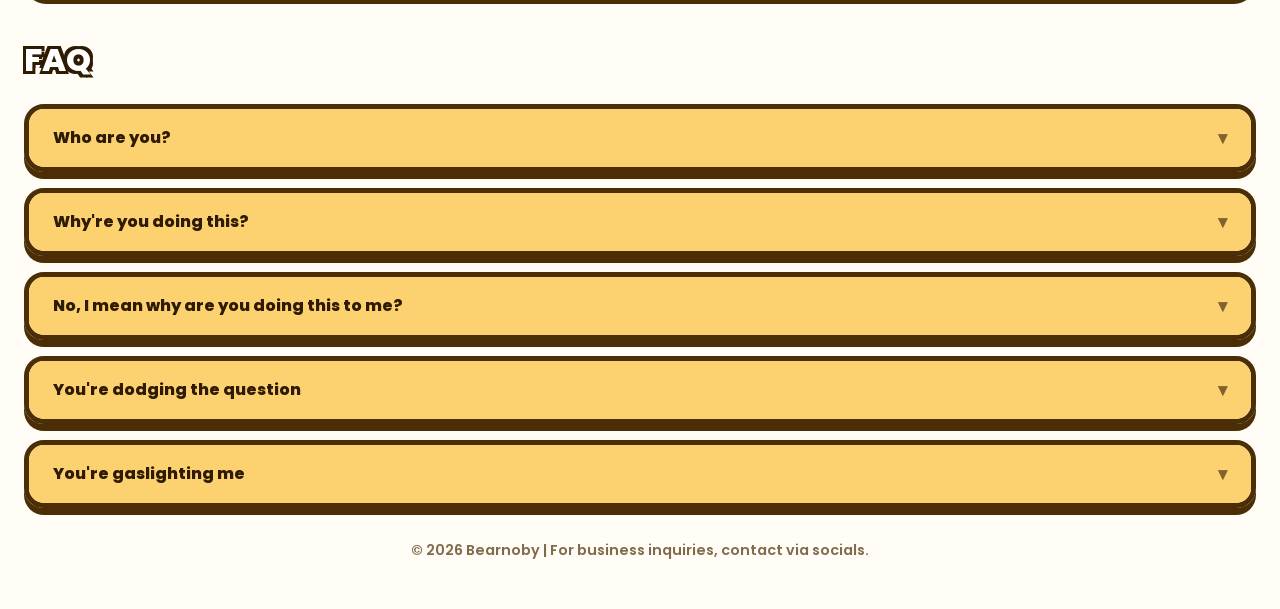
==== commit 17d1849d: "Improve blog layout, fonts, and build/run scripts Revamp blog UI: add Google Fonts, introduce a resp" ====
--- a/bearnoby-tools/index.html
+++ b/bearnoby-tools/index.html
@@ -4,17 +4,17 @@
 <head>
     <meta charset="UTF-8">
     <meta name="viewport" content="width=device-width, initial-scale=1.0">
-    <title>Bearnoby-Tools</title>
+    <title>Bearnoby Tools</title>
     <meta name="description" content="Streaming tools are either overcomplicated or expensive. I'm trying to fix that.">
 
     <meta property="og:type" content="website">
     <meta property="og:url" content="http://bearnoby.com/bearnoby-tools/">
-    <meta property="og:title" content="Bearnoby-Tools">
+    <meta property="og:title" content="Bearnoby Tools">
     <meta property="og:description" content="Streaming tools are either overcomplicated or expensive. I'm trying to fix that.">
     <meta property="og:image" content="http://bearnoby.com/static/img/bear_model.png">
     <meta property="twitter:card" content="summary_large_image">
     <meta property="twitter:url" content="http://bearnoby.com/bearnoby-tools/">
-    <meta property="twitter:title" content="Bearnoby-Tools">
+    <meta property="twitter:title" content="Bearnoby Tools">
     <meta property="twitter:description" content="Streaming tools are either overcomplicated or expensive. I'm trying to fix that.">
     <meta property="twitter:image" content="http://bearnoby.com/static/img/bear_model.png">
 
@@ -388,14 +388,14 @@
         <!-- Top bar -->
         <a href="/" class="back-link">&#8592; bearnoby.com</a>
         <div class="title-row">
-            <h1 class="page-title">BEARNOBY-TOOLS</h1>
+            <h1 class="page-title">BEARNOBY TOOLS</h1>
             <span class="badge">OPEN BETA NOW AVAILABLE!</span>
         </div>
 
         <!-- Hero: image left, 3 text boxes right -->
         <div class="hero">
             <div class="hero-img-card">
-                <img src="img/bearnoby-tools.png" alt="Bearnoby-Tools feature overview">
+                <img src="img/bearnoby-tools.png" alt="Bearnoby Tools feature overview">
             </div>
 
             <div class="hero-right">
